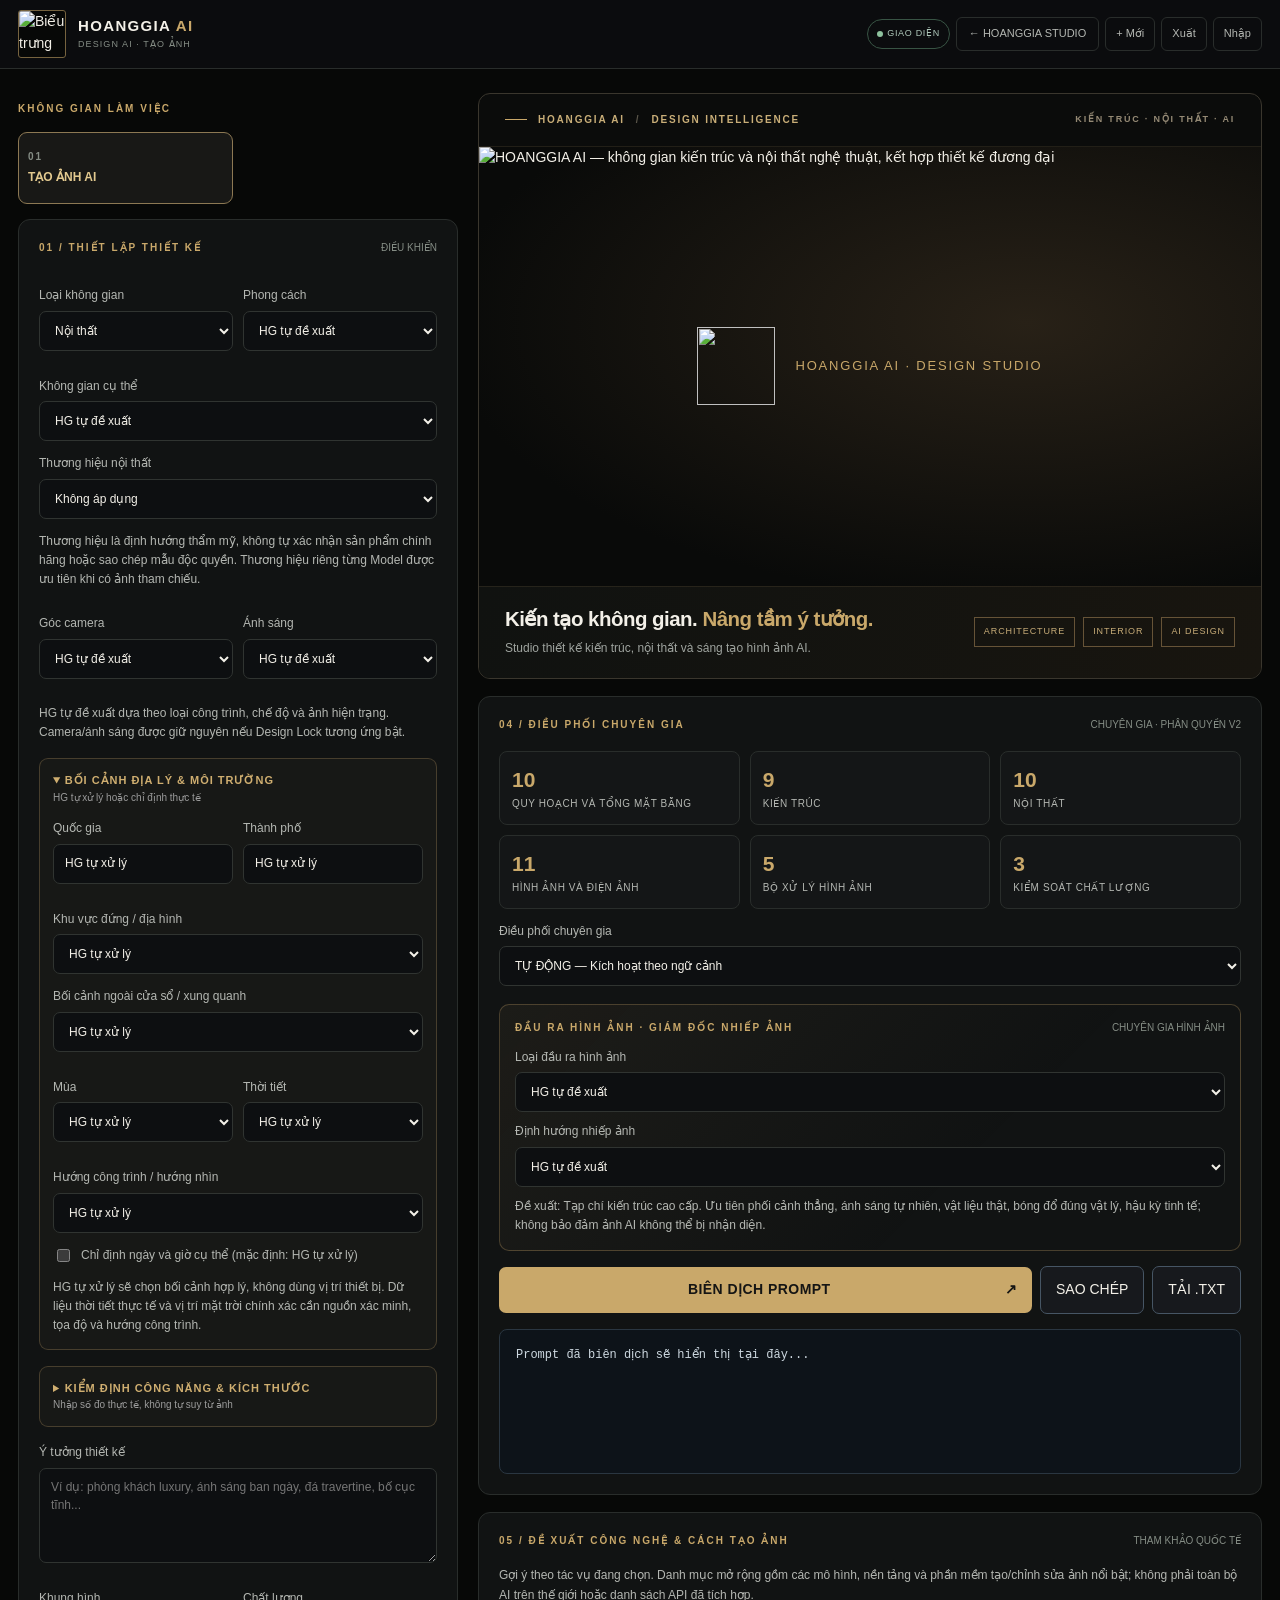
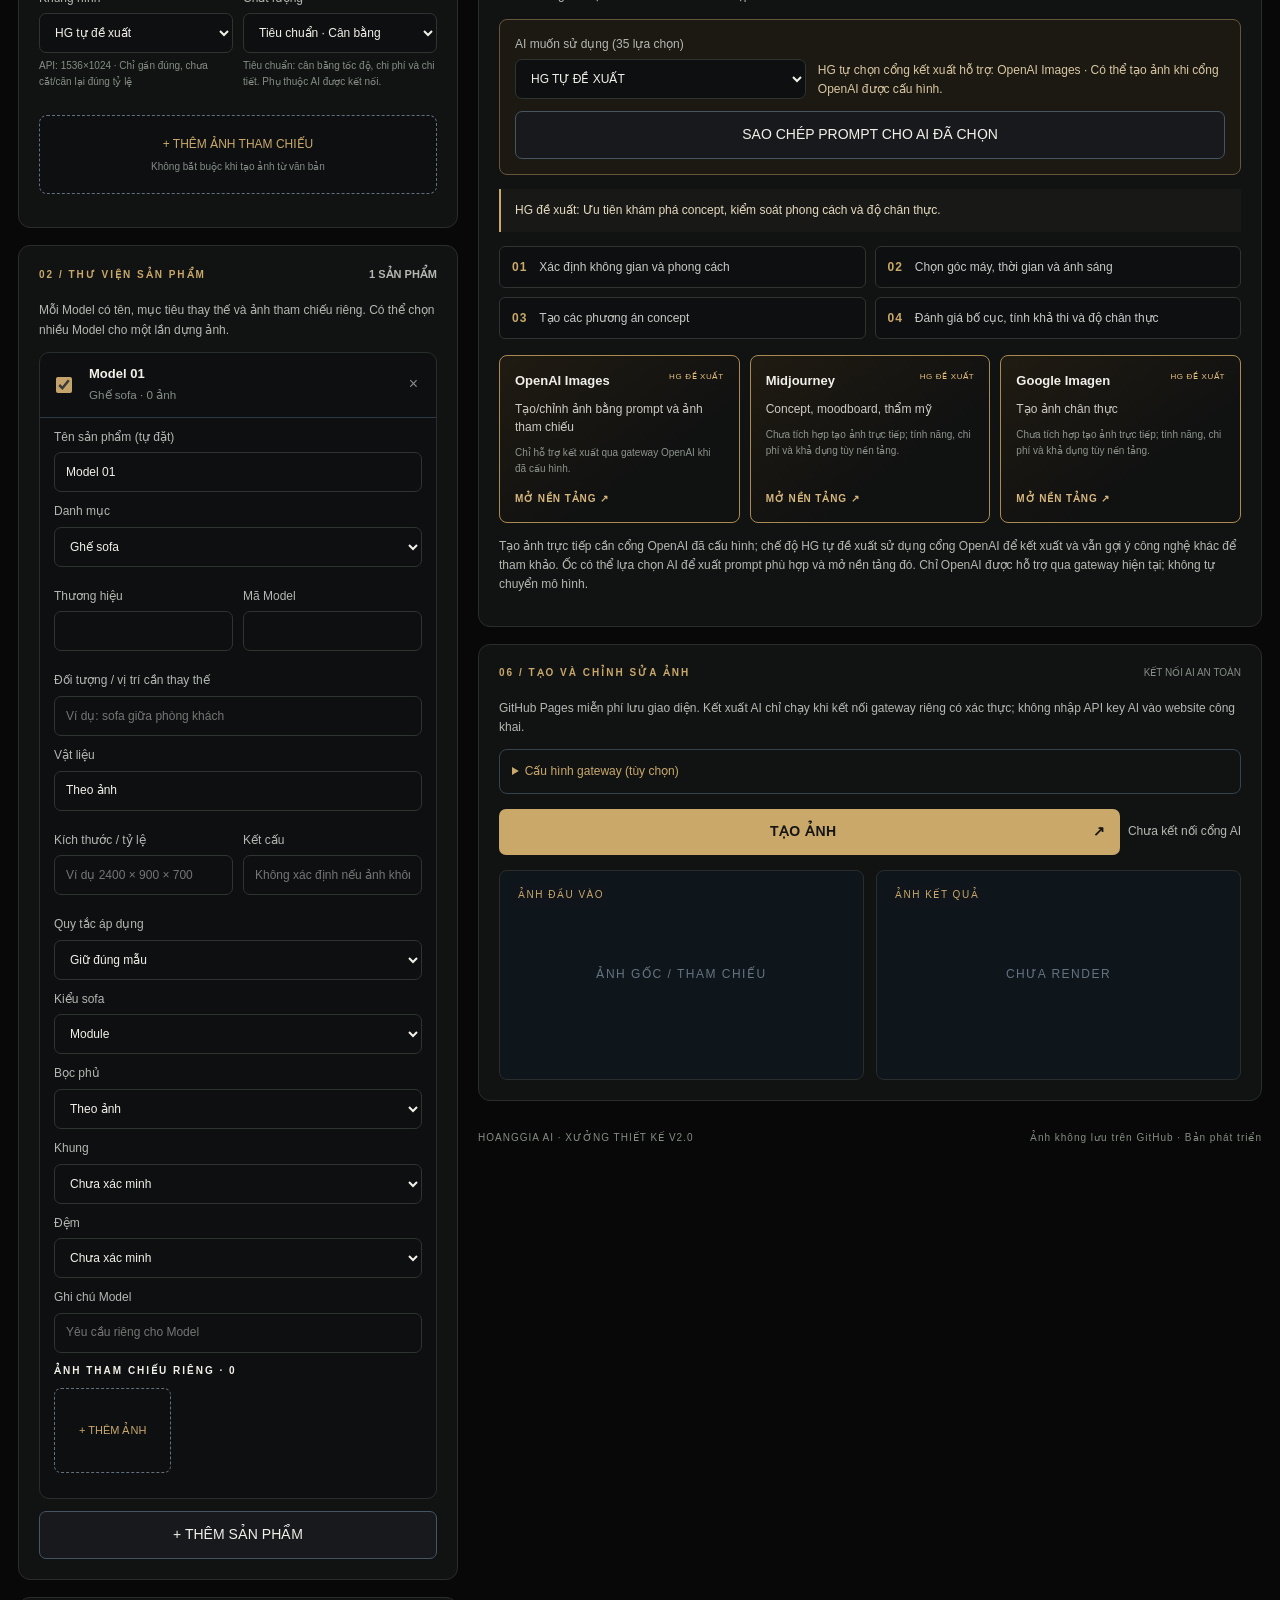
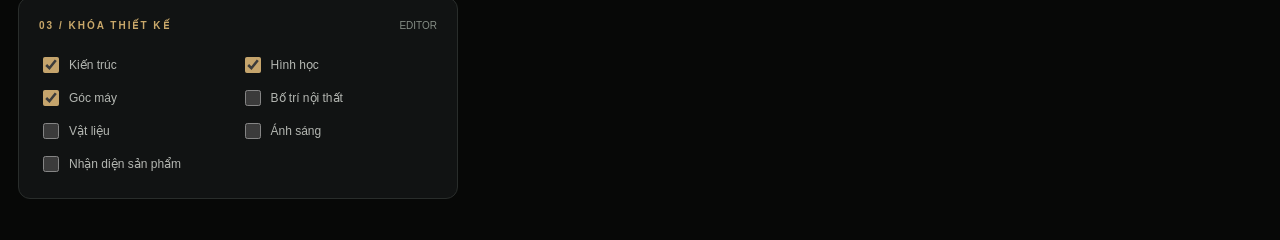
==== design-ai/index.html @ f1eed15f "feat(design): full native Design AI creator page within HOANGGIA STUDIO" ====
<!doctype html>
<html lang="vi">
<head>
<meta charset="utf-8"><meta name="viewport" content="width=device-width, initial-scale=1">
<meta name="theme-color" content="#070807"><link rel="icon" href="https://hoanggiaktsda-beep.github.io/da-studio/assets/brand-mark.svg" type="image/svg+xml"><link rel="apple-touch-icon" sizes="180x180" href="https://hoanggiaktsda-beep.github.io/da-studio/assets/apple-touch-icon.png?v=2"><meta name="apple-mobile-web-app-capable" content="yes"><meta name="apple-mobile-web-app-title" content="HOANGGIA AI"><meta name="description" content="HOANGGIA AI Design Studio — Architecture, Interior, Multi-sản phẩm References">
<title>HOANGGIA STUDIO · Design AI</title>
<link rel="stylesheet" href="./styles.css">
</head>
<body>
<header class="top">
 <div class="brand"><img class="brand-logo" src="https://hoanggiaktsda-beep.github.io/da-studio/assets/brand-mark.svg" width="48" height="48" alt="Biểu trưng HOANGGIA AI"><div><b>HOANGGIA <i>AI</i></b><small>DESIGN AI · TẠO ẢNH</small></div></div>
 <div class="right-top" role="group" aria-label="Thao tác dự án"><span class="pill" title="Giao diện website đã tải; không xác nhận trạng thái kết nối AI" aria-label="Giao diện website đã tải"><span class="dot"></span><span class="pill-label"> GIAO DIỆN</span></span><a class="quiet" href="../#creative" style="padding:8px 12px;text-decoration:none">← HOANGGIA STUDIO</a><button id="newProject" class="quiet" type="button" title="Xóa nội dung dự án hiện tại để bắt đầu thiết kế mới">+ Mới</button><button id="exportProject" class="quiet" title="Xuất cấu hình dự án JSON" aria-label="Xuất dự án">Xuất</button><label class="file-label quiet" for="importProject" title="Nhập cấu hình JSON" aria-label="Nhập JSON">Nhập</label><input id="importProject" type="file" accept=".json,application/json" hidden></div>
</header>
<div class="workspace">
 <aside class="left">
 <div class="section-label">KHÔNG GIAN LÀM VIỆC</div>
 <nav class="tabs" aria-label="Chế độ làm việc"><button id="createTab" class="selected" data-mode="create"><span>01</span> TẠO ẢNH AI</button><button id="editTab" hidden data-mode="edit"><span>02</span> CHỈNH SỬA ẢNH AI</button></nav>
 <section class="panel">
  <div class="panel-heading"><span class="eyebrow">01 / THIẾT LẬP THIẾT KẾ</span><span class="mini">ĐIỀU KHIỂN</span></div>
  <div class="grid-two"><label>Loại không gian<select id="space"><option>Nội thất</option><option>Kiến trúc</option><option>Cảnh quan</option><option>Quy hoạch đô thị</option></select></label><label>Phong cách<select id="style"></select></label></div>
  <label id="zoneLabel">Không gian cụ thể<select id="zone"></select></label><label>Thương hiệu nội thất<select id="furnitureBrand"><option value="Không áp dụng">Không áp dụng</option></select></label><label id="customBrandWrap" hidden>Tên thương hiệu khác<input id="customBrand" type="text" maxlength="100" placeholder="Nhập thương hiệu mong muốn"></label><p class="hint">Thương hiệu là định hướng thẩm mỹ, không tự xác nhận sản phẩm chính hãng hoặc sao chép mẫu độc quyền. Thương hiệu riêng từng Model được ưu tiên khi có ảnh tham chiếu.</p><div class="grid-two"><label>Góc camera<select id="camera"></select></label><label>Ánh sáng<select id="lighting"></select></label></div><p class="hint">HG tự đề xuất dựa theo loại công trình, chế độ và ảnh hiện trạng. Camera/ánh sáng được giữ nguyên nếu Design Lock tương ứng bật.</p><details class="site-context" open><summary>BỐI CẢNH ĐỊA LÝ & MÔI TRƯỜNG <small>HG tự xử lý hoặc chỉ định thực tế</small></summary>
<div class="grid-two"><label>Quốc gia<input id="country" list="countrySuggestions" value="HG tự xử lý" maxlength="90" aria-label="Quốc gia"></label><label>Thành phố<input id="city" list="citySuggestions" value="HG tự xử lý" maxlength="90" aria-label="Thành phố"></label></div>
<datalist id="countrySuggestions"><option value="HG tự xử lý"><option value="Việt Nam"><option value="Pháp"><option value="Nhật Bản"><option value="Singapore"><option value="Hoa Kỳ"><option value="Ý"><option value="Trung Quốc"><option value="UAE"><option value="Thái Lan"><option value="Hàn Quốc"></datalist>
<datalist id="citySuggestions"><option value="HG tự xử lý"><option value="Hà Nội"><option value="Đà Nẵng"><option value="TP. Hồ Chí Minh"><option value="Hải Phòng"><option value="Huế"><option value="Đà Lạt"><option value="Paris"><option value="Tokyo"><option value="Singapore"><option value="Dubai"><option value="New York"><option value="Thượng Hải"></datalist>
<label>Khu vực đứng / địa hình<select id="settingArea"></select></label>
<label id="surroundingsLabel">Bối cảnh nhìn thấy<select id="surroundings"></select></label>
<div class="grid-two"><label>Mùa<select id="season"></select></label><label>Thời tiết<select id="weather"></select></label></div>
<label>Hướng công trình / hướng nhìn<select id="orientation"><option>HG tự xử lý</option><option>Bắc</option><option>Đông Bắc</option><option>Đông</option><option>Đông Nam</option><option>Nam</option><option>Tây Nam</option><option>Tây</option><option>Tây Bắc</option><option>Giữ nguyên hướng trong ảnh</option></select></label>
<label class="context-check"><input id="specificDateTime" type="checkbox"> Chỉ định ngày và giờ cụ thể (mặc định: HG tự xử lý)</label>
<div id="dateTimeFields" hidden><div class="grid-two"><label>Ngày<input id="day" type="number" min="1" max="31" placeholder="Ngày"></label><label>Tháng<input id="month" type="number" min="1" max="12" placeholder="Tháng"></label></div><div class="grid-two"><label>Năm<input id="year" type="number" min="1900" max="2200" placeholder="Năm"></label><label>Giờ địa phương<input id="localTime" type="time"></label></div></div>
<label id="contextNotesLabel" hidden>Chi tiết khu vực / bối cảnh khác<input id="contextNotes" type="text" maxlength="240" placeholder="Ví dụ: sườn núi hướng ra biển, cây phi lao"></label>
<p class="hint">HG tự xử lý sẽ chọn bối cảnh hợp lý, không dùng vị trí thiết bị. Dữ liệu thời tiết thực tế và vị trí mặt trời chính xác cần nguồn xác minh, tọa độ và hướng công trình.</p></details><details class="site-context"><summary>KIỂM ĐỊNH CÔNG NĂNG & KÍCH THƯỚC <small>Nhập số đo thực tế, không tự suy từ ảnh</small></summary>
<div class="grid-two"><label>Rộng phòng (mm)<input id="roomWidthMm" type="number" min="1" step="any" placeholder="Chưa đo"></label><label>Sâu phòng (mm)<input id="roomDepthMm" type="number" min="1" step="any" placeholder="Chưa đo"></label></div>
<div class="grid-two"><label>Lối đi thực tế (mm)<input id="clearanceMm" type="number" min="1" step="any" placeholder="Chưa đo"></label><label>Lối đi yêu cầu (mm)<input id="requiredClearanceMm" type="number" min="1" step="any" placeholder="Theo hồ sơ dự án"></label></div>
<label>Khoảng cách tối thiểu giữa sản phẩm (mm, theo yêu cầu dự án)<input id="layoutMinimumGapMm" type="number" min="0" step="any" placeholder="Chưa xác định"></label><label>Mặt bằng sản phẩm (dữ liệu JSON, mm)<textarea id="layoutItemsJson" rows="3" spellcheck="false" placeholder='[{"id":"sofa","xMm":100,"yMm":100,"widthMm":2200,"depthMm":900}]'></textarea></label><p class="hint">Tọa độ từ góc phòng (0,0), sản phẩm hình chữ nhật song song tường. Khoảng cách biên không thay thế kiểm tra lối đi thực tế.</p><label>Vật cản cố định (cột, hộp kỹ thuật, vùng không đặt đồ; JSON, mm)<textarea id="layoutObstaclesJson" rows="3" spellcheck="false" placeholder='[{"id":"cot-1","xMm":0,"yMm":0,"widthMm":300,"depthMm":300}]'></textarea></label><label>Vùng mở cửa (bao hình chữ nhật, JSON, mm)<textarea id="layoutDoorsJson" rows="3" spellcheck="false" placeholder='[{"id":"cua-1","xMm":0,"yMm":0,"widthMm":900,"depthMm":900}]'></textarea></label><p class="hint">Nhập vùng cần để trống khi mở cửa; hệ thống chưa tự suy hướng bản lề hay cung quay.</p><label>Quy chuẩn / tiêu chí nghiệm thu của dự án<input id="projectStandard" type="text" maxlength="240" placeholder="Tên và phiên bản tài liệu đã kiểm chứng"></label>
<p class="hint">Số đo và tiêu chí do người dùng cung cấp; hệ thống đối chiếu logic, không thay thế khảo sát hiện trạng, bản vẽ kỹ thuật hoặc thẩm định quy chuẩn.</p></details><label>Ý tưởng thiết kế<textarea id="brief" rows="3" placeholder="Ví dụ: phòng khách luxury, ánh sáng ban ngày, đá travertine, bố cục tĩnh..."></textarea></label>
  <div class="grid-two"><label>Khung hình<select id="aspect"></select><small id="aspectHint">Kích thước API: 1536×1024. Một số tỷ lệ là gợi ý bố cục, không phải kích thước xuất chính xác.</small></label><label>Chất lượng<select id="quality"><option value="low">Nháp · Nhanh</option><option value="medium" selected>Tiêu chuẩn · Cân bằng</option><option value="high">Cao · Chi tiết tối đa</option></select><small id="qualityHint">Tiêu chuẩn: cân bằng chi tiết, thời gian và chi phí.</small></label></div>
  <label class="upload" for="masterInput"><span id="masterLabel">+ TẢI ẢNH GỐC / THAM CHIẾU</span><small id="masterHint">Không bắt buộc khi tạo ảnh từ văn bản</small></label><input type="file" id="masterInput" accept="image/png,image/jpeg,image/webp" hidden>
  <div class="master-preview" id="masterArea" hidden><img id="masterPreview" alt="Ảnh master"><button id="clearMaster" class="mini-btn">Gỡ ảnh</button></div>
 </section>
 <section class="panel">
  <div class="panel-heading"><span class="eyebrow">02 / THƯ VIỆN SẢN PHẨM</span><strong id="modelCount">0 SẢN PHẨM</strong></div>
  <p class="hint">Mỗi Model có tên, mục tiêu thay thế và ảnh tham chiếu riêng. Có thể chọn nhiều Model cho một lần dựng ảnh.</p>
  <div id="models" class="models"></div><button id="addModel" class="outline full">+ THÊM SẢN PHẨM</button>
 </section>
 <section class="panel">
  <div class="panel-heading"><span class="eyebrow">03 / KHÓA THIẾT KẾ</span><span class="mini">EDITOR</span></div>
  <div id="locks" class="lock-grid"></div>
 </section>
 </aside>
 <main class="right">
  <section class="hero hero-gallery" aria-labelledby="heroTitle">
 <div class="hero-gallery-head"><span class="hero-gallery-kicker"><span class="hero-kicker-line"></span> HOANGGIA AI <span class="hero-kicker-separator">/</span> DESIGN INTELLIGENCE</span><span class="hero-gallery-index">KIẾN TRÚC · NỘI THẤT · AI</span></div>
 <div class="hero-gallery-stage">
  <img class="hero-gallery-image" src="https://hoanggiaktsda-beep.github.io/da-studio/assets/hero-hoanggia-ai.webp" alt="HOANGGIA AI — không gian kiến trúc và nội thất nghệ thuật, kết hợp thiết kế đương đại" loading="eager" width="1920" height="1080">
  <div class="hero-gallery-fallback" aria-hidden="true"><img src="https://hoanggiaktsda-beep.github.io/da-studio/assets/brand-mark.svg" alt=""><span>HOANGGIA AI · DESIGN STUDIO</span></div>
 </div>
 <div class="hero-gallery-bottom"><div><h1 id="heroTitle">Kiến tạo không gian. <em>Nâng tầm ý tưởng.</em></h1><p>Studio thiết kế kiến trúc, nội thất và sáng tạo hình ảnh AI.</p></div><div class="hero-gallery-categories"><span>ARCHITECTURE</span><span>INTERIOR</span><span>AI DESIGN</span></div></div>
</section>
  <section class="panel">
   <div class="panel-heading"><span class="eyebrow">04 / ĐIỀU PHỐI CHUYÊN GIA</span><span class="mini">CHUYÊN GIA · PHÂN QUYỀN V2</span></div>
   <div class="brain-grid" id="brainGrid"></div><label>Điều phối chuyên gia<select id="expertMode"><option value="auto">TỰ ĐỘNG — Kích hoạt theo ngữ cảnh</option><option value="manual">THỦ CÔNG — Chọn nhóm chuyên gia</option></select></label>
   <div id="manualExperts" hidden></div><div class="photo-director"><div class="panel-heading"><span class="eyebrow">ĐẦU RA HÌNH ẢNH · GIÁM ĐỐC NHIẾP ẢNH</span><span class="mini">CHUYÊN GIA HÌNH ẢNH</span></div><label>Loại đầu ra hình ảnh<select id="outputType"></select></label><label>Định hướng nhiếp ảnh<select id="photoDirection"></select></label><p class="hint" id="photoAdvice" aria-live="polite">Chuyên gia nhiếp ảnh sẽ đề xuất góc máy, ống kính, ánh sáng, vật liệu và hậu kỳ chân thực.</p></div>
   <div class="actions"><button id="compile" class="primary">BIÊN DỊCH PROMPT <span>↗</span></button><button class="outline" id="copyPrompt">SAO CHÉP</button><button class="outline" id="downloadPrompt">TẢI .TXT</button></div>
   <div id="warnings" class="warnings" role="status" aria-live="polite"></div>
   <pre id="promptOutput">Prompt đã biên dịch sẽ hiển thị tại đây...</pre>
  </section>
  <section class="panel" id="imageAdvisor" aria-labelledby="advisorTitle">
   <div class="panel-heading"><span class="eyebrow" id="advisorTitle">05 / ĐỀ XUẤT CÔNG NGHỆ & CÁCH TẠO ẢNH</span><span class="mini">THAM KHẢO QUỐC TẾ</span></div>
   <p class="hint">Gợi ý theo tác vụ đang chọn. Danh mục mở rộng gồm các mô hình, nền tảng và phần mềm tạo/chỉnh sửa ảnh nổi bật; không phải toàn bộ AI trên thế giới hoặc danh sách API đã tích hợp.</p>
   <div class="advisor-picker"><label>AI muốn sử dụng (35 lựa chọn)<select id="imageAI"><option value="auto">HG TỰ ĐỀ XUẤT</option></select></label><div class="advisor-selection" id="aiSelection" role="status" aria-live="polite"></div><button class="outline" id="copyForAI" type="button">SAO CHÉP PROMPT CHO AI ĐÃ CHỌN</button></div>
   <div class="advisor-summary" id="advisorSummary" aria-live="polite"></div>
   <div class="advisor-steps" id="advisorSteps"></div>
   <div class="advisor-grid" id="advisorPlatforms"></div>
   <p class="hint advisor-note">Tạo ảnh trực tiếp cần cổng OpenAI đã cấu hình; chế độ HG tự đề xuất sử dụng cổng OpenAI để kết xuất và vẫn gợi ý công nghệ khác để tham khảo. Ốc có thể lựa chọn AI để xuất prompt phù hợp và mở nền tảng đó. Chỉ OpenAI được hỗ trợ qua gateway hiện tại; không tự chuyển mô hình.</p>
  </section>
  <section class="panel render">
   <div class="panel-heading"><span class="eyebrow">06 / TẠO VÀ CHỈNH SỬA ẢNH</span><span class="mini">KẾT NỐI AI AN TOÀN</span></div>
   <p class="hint">GitHub Pages miễn phí lưu giao diện. Kết xuất AI chỉ chạy khi kết nối gateway riêng có xác thực; không nhập API key AI vào website công khai.</p>
   <details><summary>Cấu hình gateway (tùy chọn)</summary><label>Địa chỉ cổng AI (HTTPS)<input id="gateway" type="url" placeholder="https://your-worker.workers.dev"></label><label>Mã truy cập riêng <input id="studioToken" type="password" placeholder="Token kiểm soát quyền dùng AI" autocomplete="off"></label><small>Token chỉ tồn tại trong phiên trang đang mở, không được xuất ra dự án.</small></details>
   <div class="actions"><button id="renderButton" class="primary">TẠO / CHỈNH SỬA ẢNH <span>↗</span></button><span class="hint" id="renderStatus" role="status" aria-live="polite">Chưa kết nối cổng AI</span></div>
   <div class="comparison"><div class="result-frame"><span>ẢNH ĐẦU VÀO</span><img id="inputView" alt="Ảnh đầu vào" hidden><div class="placeholder" id="inputEmpty">ẢNH GỐC / THAM CHIẾU</div></div><div class="result-frame"><span>ẢNH KẾT QUẢ</span><img id="resultView" alt="Kết quả AI" hidden><div class="placeholder" id="resultEmpty">CHƯA RENDER</div></div></div>
   <button id="downloadResult" class="outline" hidden>TẢI ẢNH KẾT QUẢ ↓</button>
  </section>
  <footer>HOANGGIA AI · XƯỞNG THIẾT KẾ V2.0 <span>Ảnh không lưu trên GitHub · Bản phát triển</span></footer>
 </main>
</div>
<script type="module" src="./app.mjs"></script>
</body></html>
---- design-ai/styles.css ----
:root{color-scheme:dark;--bg:#070807;--panel:#111313;--panel2:#17191d;--border:#292d2b;--text:#f3f0e8;--sub:#b4b7b2;--muted:#858d85;--gold:#c9a86a;font:14px/1.55 Inter,Segoe UI,Arial,sans-serif}*{box-sizing:border-box}body{margin:0;background:var(--bg);color:var(--text)}button,textarea,input,select{font:inherit}button{cursor:pointer;border:0}button:disabled{opacity:.6;cursor:wait}button:focus-visible,input:focus-visible,textarea:focus-visible,select:focus-visible{outline:2px solid var(--gold);outline-offset:2px}a{color:var(--gold)}.top{height:74px;display:flex;align-items:center;justify-content:space-between;padding:0 32px;border-bottom:1px solid var(--border);background:#0b0c0e}.brand{display:flex;gap:13px;align-items:center;letter-spacing:1px}.brand b{font-size:14px}.brand i{font-style:normal;color:var(--gold)}.brand small{display:block;color:var(--muted);letter-spacing:2.4px;font-size:10px}.mark{width:38px;height:38px;border:1px solid var(--gold);display:grid;place-items:center;font-size:18px;font-weight:800;letter-spacing:-5px;padding-right:5px}.mark span{color:var(--gold)}.right-top{display:flex;gap:12px;align-items:center}.pill{border:1px solid #385444;color:#afc9bb;padding:6px 12px;border-radius:40px;font-size:10px;letter-spacing:1.5px}.dot{width:6px;height:6px;display:inline-block;background:#8ec29e;border-radius:50%;margin-right:6px}.quiet{background:transparent;border:1px solid var(--border);color:var(--sub);font-size:12px;padding:8px 10px;border-radius:6px;text-decoration:none;cursor:pointer}.workspace{max-width:1800px;margin:auto;display:grid;grid-template-columns:440px minmax(0,1fr);gap:20px;padding:24px}.left,.right{min-width:0}.section-label,.eyebrow{font-size:10px;letter-spacing:2px;font-weight:750}.section-label{color:var(--gold);padding:8px 0 15px}.gold{color:var(--gold)}.tabs{display:grid;grid-template-columns:1fr 1fr;gap:10px;margin-bottom:15px}.tabs button{background:#0d0f11;color:var(--sub);padding:16px 9px;border-radius:9px;text-align:left;font-weight:700;font-size:12px;border:1px solid var(--border)}.tabs button span{display:block;color:var(--muted);font-size:10px;letter-spacing:2px;margin-bottom:4px}.tabs button.selected{background:#191917;color:#e7c894;border-color:#ab8855}.panel{background:var(--panel);border:1px solid var(--border);border-radius:12px;padding:20px;margin-bottom:17px;box-shadow:0 8px 30px #00000013}.panel-heading{display:flex;align-items:center;justify-content:space-between;gap:10px;margin-bottom:18px}.panel-heading .eyebrow{color:var(--gold)}.panel-heading strong{font-size:11px;color:var(--sub)}.mini{font-size:10px;color:var(--muted)}label{display:block;color:var(--sub);font-size:12px;margin:13px 0}label>input:not([type=checkbox]):not([type=file]),select,textarea{display:block;margin-top:6px;width:100%;min-height:40px;background:#0d0f11;color:var(--text);border:1px solid #34424d;padding:9px 11px;border-radius:7px}textarea{resize:vertical;min-height:95px}.grid-two{display:grid;grid-template-columns:1fr 1fr;gap:10px}.hint{color:var(--sub);font-size:12px;line-height:1.6}.upload{border:1px dashed #617080;border-radius:8px;text-align:center;padding:19px 10px;cursor:pointer;font-size:12px;color:var(--gold);background:#0d0f11}.upload small{display:block;color:var(--muted);margin-top:5px}.master-preview{margin-top:12px;display:grid;gap:8px}.master-preview img{width:100%;max-height:260px;object-fit:contain;background:#0c1116;border-radius:6px}.mini-btn{background:#313c48;color:var(--text);border-radius:5px;padding:7px 9px}.models{display:grid;gap:10px}.model-card{border:1px solid #34424f;border-radius:10px;background:#0d0f11;overflow:hidden}.model-header{display:flex;gap:8px;align-items:center;padding:10px 12px}.model-header .expand{flex:1;min-width:0;background:transparent;color:var(--text);text-align:left}.model-header .expand strong{display:block;font-size:13px;overflow:hidden;text-overflow:ellipsis;white-space:nowrap}.model-header .expand small{color:var(--muted)}.model-header .remove{background:transparent;color:var(--muted);font-size:16px}.model-body{padding:0 14px 15px;border-top:1px solid #2c3945}.model-body[hidden]{display:none}.model-body label{margin:10px 0}.toggle{accent-color:#c5a46c;width:16px;height:16px;cursor:pointer}.ref-grid{display:grid;grid-template-columns:repeat(3,1fr);gap:8px}.reference{position:relative;background:#202b36;min-height:85px;border-radius:7px;overflow:hidden;border:1px solid #394856}.reference img{height:85px;width:100%;object-fit:cover;display:block}.reference .delete-ref{position:absolute;right:3px;top:3px;background:#15191edb;color:white;padding:0 6px;border-radius:4px}.reference small{display:block;padding:4px;overflow:hidden;white-space:nowrap;text-overflow:ellipsis;font-size:10px}.add-ref{display:grid;place-items:center;text-align:center;color:var(--gold);border:1px dashed #62717e;border-radius:7px;min-height:85px;cursor:pointer;font-size:11px}.lock-grid{display:grid;grid-template-columns:1fr 1fr;gap:5px}.lock-grid label{margin:3px 0;font-size:12px;display:flex;align-items:center;gap:7px}.primary{background:var(--gold);color:#151514;font-weight:800;letter-spacing:.45px;padding:12px 15px;border-radius:7px}.primary span{float:right}.outline{background:#17191d;color:var(--text);border:1px solid #465564;border-radius:7px;padding:12px 15px}.full{width:100%;margin-top:12px}.hero{background:radial-gradient(circle at 77% 20%,#26231d,transparent 42%),linear-gradient(115deg,#111313,#0b0c0e);border:1px solid #292d2b;border-radius:12px;padding:36px;display:flex;justify-content:space-between;min-height:210px;overflow:hidden;margin-bottom:17px}.hero h1{font-size:clamp(24px,3vw,43px);line-height:1.2;font-weight:500;margin:15px 0}.hero h1 em{font-style:normal;color:var(--gold)}.hero p{color:var(--sub);max-width:500px}.hero-outline{display:flex;letter-spacing:-18px;align-self:center;font-family:Georgia,serif;font-size:145px;color:#d0ae7c12}.brain-grid{display:grid;grid-template-columns:repeat(3,1fr);gap:10px}.brain{background:#141617;border:1px solid #354450;border-radius:8px;padding:12px}.brain b{display:block;color:var(--gold);font-size:21px}.brain small{display:block;color:var(--sub);text-transform:uppercase;font-size:10px;letter-spacing:.6px}.actions{display:flex;gap:8px;align-items:center;flex-wrap:wrap;margin:15px 0}.actions .primary{flex:1;min-width:180px}.warnings{font-size:12px;color:#e0c18a}.warnings:empty{display:none}.warnings p{margin:5px 0}pre{margin:14px 0 0;overflow:auto;white-space:pre-wrap;word-break:break-word;min-height:145px;max-height:430px;padding:16px;background:#0d1319;border:1px solid #2a3641;border-radius:8px;color:#cdd8e0;font:12px/1.65 Consolas,Monaco,monospace}details{border:1px solid #35434f;border-radius:8px;padding:12px;margin:12px 0}summary{cursor:pointer;color:var(--gold);font-size:12px}details small{color:var(--muted)}.comparison{display:grid;grid-template-columns:1fr 1fr;gap:12px}.result-frame{background:#0e151b;border:1px solid var(--border);border-radius:8px;position:relative;min-height:210px;overflow:hidden;display:grid;place-items:center}.result-frame>span{position:absolute;top:12px;left:12px;color:var(--gold);font-size:10px;letter-spacing:1.5px;background:#10161ccf;padding:4px 6px}.result-frame img{display:block;width:100%;height:100%;max-height:420px;object-fit:contain}.result-frame img[hidden]{display:none}.placeholder{color:#647481;font-size:12px;letter-spacing:1.5px}footer{display:flex;justify-content:space-between;gap:10px;padding:12px 0;color:var(--muted);font-size:10px;letter-spacing:1px}@media(max-width:1050px){.workspace{grid-template-columns:1fr}.left{display:contents}.section-label,.tabs{grid-column:1}.hero{order:-1}}@media(max-width:650px){.workspace{display:block;padding:12px}.top{height:auto;min-height:66px;padding:12px;flex-wrap:wrap;gap:10px}.right-top{flex-wrap:wrap}.hero{padding:20px;min-height:170px}.hero-outline{display:none}.brain-grid{grid-template-columns:repeat(2,1fr)}.grid-two{grid-template-columns:1fr}.comparison{grid-template-columns:1fr}.lock-grid{grid-template-columns:1fr}footer{display:block}footer span{display:block}}
[hidden]{display:none!important}
label small{font-size:10px;color:var(--muted);display:block;margin-top:5px}

/* Đồng bộ nhận diện HOANGGIA AI Studio */
.brand-logo{width:43px;height:43px;object-fit:contain;border:1px solid #76633f;border-radius:3px;background:#070807;flex:none}
.top{border-bottom-color:#292d2b}
.brand b{letter-spacing:.13em;font-weight:650}
.brand small{letter-spacing:.16em}
.panel,.hero{box-shadow:none}
.panel-heading .eyebrow,.section-label,.gold{color:#c9a86a}
.tabs button.selected{background:#181816;border-color:#8c7853;color:#e2c98f}
.primary{background:#c9a86a}
.hero h1{letter-spacing:-.045em;font-weight:600}
.hero h1 em{color:#c9a86a}
.hero-outline{font-family:Georgia,serif;color:#c9a86a1c}
label>input:not([type=checkbox]):not([type=file]),select,textarea{border-color:#303431;background:#0d0f11}
.model-card,.brain,.reference,.result-frame{border-color:#292d2b}
button:hover,.quiet:hover{filter:brightness(1.13)}

/* Header logo: lock dimensions and prevent SVG intrinsic size from stretching header. */
.top{min-height:76px;height:auto;padding-top:10px;padding-bottom:10px;gap:16px}
.top .brand{display:inline-flex;align-items:center;gap:12px;min-width:0;flex:0 1 auto;letter-spacing:normal}
.top .brand-logo{display:block!important;width:48px!important;height:48px!important;min-width:48px;max-width:48px;max-height:48px;flex:0 0 48px;object-fit:contain;aspect-ratio:1/1;border:1px solid #76633f;border-radius:3px}
.top .brand>div{display:flex;flex-direction:column;justify-content:center;gap:3px;min-width:0}
.top .brand b{font-size:15px;line-height:1.2;letter-spacing:.09em;white-space:nowrap}
.top .brand small{font-size:9px;line-height:1.4;letter-spacing:.12em;white-space:nowrap}
@media(max-width:650px){.top{align-items:flex-start}.top .brand-logo{width:40px!important;height:40px!important;min-width:40px;max-width:40px;max-height:40px;flex-basis:40px}.top .brand b{font-size:13px}.top .brand small{font-size:8px}.right-top{margin-left:auto}}

/* V1.7 — Editorial hero art direction: balanced typography, geometry and whitespace. */
.hero{position:relative;display:grid;grid-template-columns:minmax(0,1.35fr) minmax(245px,.65fr);gap:0;min-height:340px;padding:0!important;overflow:hidden;background:radial-gradient(ellipse at 75% 35%,#211e18 0%,#111210 43%,#0b0d0d 80%);border:1px solid #39362f;border-radius:12px}
.hero::before{content:"";position:absolute;inset:0;pointer-events:none;opacity:.18;background:repeating-linear-gradient(90deg,transparent 0,transparent 119px,#7c6b4b20 120px)}
.hero-copy{z-index:1;display:flex;flex-direction:column;min-width:0;padding:26px 38px 21px}
.hero-kicker{display:flex;align-items:center;gap:11px;color:#cbb485;font-size:10px;font-weight:700;letter-spacing:.19em;white-space:nowrap}
.hero-kicker-line{width:22px;height:1px;background:#c9a86a}
.hero-kicker-separator{color:#5b574b}
.hero-content{margin:auto 0;padding:24px 0 26px}
.hero-overline{display:block;color:#b4afa4;font-size:10px;letter-spacing:.18em;font-weight:600}
.hero h1{font-size:clamp(34px,3.15vw,56px);line-height:1.13;letter-spacing:-.055em;margin:15px 0 17px;font-weight:620}
.hero h1 em{color:#c9a86a;font-style:normal}
.hero p{max-width:490px;color:#b9bbb7;font-size:13px;line-height:1.8;margin:0}
.hero-tags{display:flex;flex-wrap:wrap;gap:8px;margin-top:21px}
.hero-tags span{font-size:9px;font-weight:700;letter-spacing:.12em;color:#c8b58e;border:1px solid #574b36;border-radius:3px;padding:5px 9px;background:#bba16b0a}
.hero-footer{display:flex;justify-content:space-between;gap:10px;padding-top:12px;border-top:1px solid #4942356b;color:#8d8779;font-size:9px;letter-spacing:.13em}
.hero-art{position:relative;display:flex;align-items:center;justify-content:center;min-width:0;padding:30px;background:linear-gradient(125deg,transparent,#1d1a15a6)}
.hero-art::before{content:"";position:absolute;top:11%;bottom:11%;left:0;width:1px;background:linear-gradient(transparent,#796b50,transparent)}
.hero-art-frame{position:relative;width:min(100%,265px);aspect-ratio:1/1;border:1px solid #66553a88;display:flex;align-items:center;justify-content:center;background:radial-gradient(circle,#352a1b3b,transparent 70%)}
.hero-art-frame::before,.hero-art-frame::after{content:"";position:absolute;width:17px;height:17px;border-color:#c6a56a}
.hero-art-frame::before{top:-1px;left:-1px;border-top:2px solid;border-left:2px solid}
.hero-art-frame::after{bottom:-1px;right:-1px;border-bottom:2px solid;border-right:2px solid}
.hero-art-h,.hero-art-g{font-family:Georgia,'Times New Roman',serif;font-weight:400;line-height:1;font-size:clamp(90px,10vw,165px);letter-spacing:-.12em}
.hero-art-h{color:#c9a86a4d}.hero-art-g{color:#d9c6a36e;transform:translate(-7px,20px)}
.hero-art-rule{position:absolute;width:42%;height:1px;left:12%;bottom:17%;background:#a28a5b}
.hero-art-caption{position:absolute;bottom:11%;right:12%;font-size:8px;letter-spacing:.2em;line-height:1.6;text-align:right;color:#aa9674}
@media(max-width:1250px){.hero{grid-template-columns:minmax(0,1.6fr) minmax(190px,.65fr)}.hero-copy{padding:23px 26px 18px}.hero-art{padding:24px}.hero h1{font-size:clamp(31px,3.2vw,46px)}}
@media(max-width:800px){.hero{grid-template-columns:1fr;min-height:0}.hero-copy{padding:26px}.hero-content{padding:30px 0}.hero-art{display:none}.hero h1{font-size:clamp(32px,6vw,44px)}}
@media(max-width:450px){.hero-copy{padding:20px}.hero-kicker{font-size:8px;gap:7px;letter-spacing:.11em}.hero-kicker-line{width:14px}.hero-overline{font-size:9px}.hero h1{font-size:32px}.hero p{font-size:12px}.hero-footer{font-size:8px}}

/* Image technology advisor */
.advisor-summary{border-left:2px solid #c9a86a;background:#c9a86a0a;padding:12px 14px;font-size:12px;color:#e5d9c0;line-height:1.6;margin:14px 0}
.advisor-steps{display:grid;grid-template-columns:repeat(2,minmax(0,1fr));gap:9px;margin-bottom:16px}
.advisor-step{display:flex;gap:12px;align-items:flex-start;padding:11px 12px;border:1px solid #30332f;border-radius:6px;background:#0d0f10;color:#c7c9c5;font-size:12px;line-height:1.5}
.advisor-step b{color:#c9a86a;font-size:12px;letter-spacing:.08em}
.advisor-grid{display:grid;grid-template-columns:repeat(3,minmax(0,1fr));gap:10px}
.advisor-platform{display:flex;flex-direction:column;gap:9px;padding:15px;border:1px solid #343631;border-radius:8px;background:#0e1010;min-width:0}
.advisor-platform.recommended{border-color:#aa8a50;background:linear-gradient(145deg,#201b12,#101111 65%)}
.advisor-title{display:flex;justify-content:space-between;align-items:flex-start;gap:7px}
.advisor-title strong{font-size:13px;color:#f0eee8}
.advisor-title small{font-size:8px;color:#e6c17d;letter-spacing:.08em;white-space:nowrap}
.advisor-platform p{font-size:12px;line-height:1.5;color:#cccac3;margin:0}
.advisor-platform>small{font-size:10px;line-height:1.55;color:#8d948e;flex:1}
.advisor-link{color:#d6b77e;text-decoration:none;font-size:10px;letter-spacing:.09em;font-weight:700;margin-top:6px}
.advisor-link:hover{text-decoration:underline}
.advisor-note{margin-top:14px}
@media(max-width:1050px){.advisor-grid{grid-template-columns:repeat(2,minmax(0,1fr))}}
@media(max-width:650px){.advisor-grid,.advisor-steps{grid-template-columns:1fr}}

.advisor-picker{display:grid;grid-template-columns:minmax(220px,1fr) minmax(230px,1.4fr);gap:12px;align-items:end;padding:15px;border:1px solid #66553a;border-radius:8px;background:#1c1913;margin:14px 0}
.advisor-picker label{margin:0}.advisor-picker select{width:100%}
.advisor-selection{font-size:12px;line-height:1.6;color:#d9c7a2}
.advisor-picker button{grid-column:1/-1}
@media(max-width:650px){.advisor-picker{grid-template-columns:1fr}}

/* Approved artwork: contained, no crop of brand text; fallback keeps previous logo. */
.hero-art-frame{aspect-ratio:16/9;width:100%;max-width:540px;overflow:hidden}
.hero-visual{position:absolute;inset:0;width:100%;height:100%;object-fit:contain;z-index:2;background:#10100e}
.hero-visual[hidden]{display:none}
.hero-art:has(.hero-visual:not([hidden])) .hero-art-frame{border-color:#9e8458}
@media(max-width:800px){.hero-art{display:flex;padding:12px 24px 24px}.hero-art::before{display:none}.hero-art-frame{max-width:100%}}

/* V2.0 — full editorial architectural hero, one visual hierarchy */
.hero.hero-gallery{display:flex;flex-direction:column;gap:0;min-height:0;padding:0!important;background:#0b0c0b;border:1px solid #3a362d;border-radius:12px;overflow:hidden;isolation:isolate}
.hero-gallery::before{display:none!important}
.hero-gallery-head{display:flex;justify-content:space-between;align-items:center;gap:18px;padding:18px 26px;border-bottom:1px solid #51463255;color:#c9ae78;font-size:10px;font-weight:700;letter-spacing:.18em}
.hero-gallery-kicker{display:inline-flex;align-items:center;gap:11px}
.hero-gallery-index{font-size:9px;color:#958a75;white-space:nowrap}
.hero-gallery-stage{position:relative;display:grid;place-items:center;overflow:hidden;min-height:0;background:radial-gradient(ellipse at 70% 40%,#282117,#090a09 75%)}
.hero-gallery-image{display:block;position:relative;z-index:1;width:100%;height:auto;max-height:560px;object-fit:contain;object-position:center}
.hero-gallery-fallback{position:absolute;inset:0;display:flex;align-items:center;justify-content:center;gap:20px;color:#c9a86a;letter-spacing:.14em;font-size:13px}
.hero-gallery-fallback img{width:78px;height:78px;object-fit:contain}
.hero-gallery-bottom{display:flex;align-items:center;justify-content:space-between;gap:20px;padding:19px 26px 21px;border-top:1px solid #51463255;background:linear-gradient(100deg,#101210,#18150f)}
.hero-gallery-bottom h1{font-size:clamp(17px,1.6vw,25px);line-height:1.3;letter-spacing:-.025em;margin:0 0 6px;font-weight:600}
.hero-gallery-bottom h1 em{color:#c9a86a}
.hero-gallery-bottom p{font-size:12px;line-height:1.5;margin:0;color:#9fa49f;max-width:none}
.hero-gallery-categories{display:flex;gap:8px;flex-wrap:wrap;justify-content:flex-end}
.hero-gallery-categories span{padding:7px 9px;border:1px solid #665337;color:#c6ab77;font-size:9px;letter-spacing:.1em;white-space:nowrap}
@media(max-width:900px){.hero-gallery-head{padding:14px 18px}.hero-gallery-bottom{padding:17px 18px}.hero-gallery-index{display:none}}
@media(max-width:650px){.hero-gallery-head{font-size:8px;letter-spacing:.1em}.hero-gallery-stage{min-height:180px}.hero-gallery-bottom{display:block}.hero-gallery-bottom h1{font-size:20px}.hero-gallery-categories{justify-content:flex-start;margin-top:15px}.hero-gallery-categories span{font-size:8px}.hero-gallery-fallback{font-size:10px}.hero-gallery-fallback img{width:45px;height:45px}}

/* V2.1: responsive cross-device layout, touch targets and safe areas */
html{min-width:0;-webkit-text-size-adjust:100%;text-size-adjust:100%}
body{min-width:0;overflow-x:clip}
img,video,canvas,svg{max-width:100%}
.workspace,.left,.right,.panel,.grid-two>*,.comparison>*,.brain-grid>*,.advisor-grid>*,.advisor-steps>*,.advisor-picker>*{min-width:0}
pre,textarea,.model-card,.advisor-platform{overflow-wrap:anywhere}
.top{padding-left:max(18px,env(safe-area-inset-left));padding-right:max(18px,env(safe-area-inset-right))}
.workspace{padding-left:max(18px,env(safe-area-inset-left));padding-right:max(18px,env(safe-area-inset-right));grid-template-columns:minmax(320px,440px) minmax(0,1fr)}
.right-top{min-width:0;justify-content:flex-end}
.right-top .quiet,.tabs button,.outline,.primary,.mini-btn{min-height:44px}
input,select,textarea{max-width:100%}
.hero-gallery-image{height:auto;object-fit:contain}
@media (pointer:coarse){button,select,input[type="file"]+label,.file-label,.add-ref,.upload,summary{touch-action:manipulation}button,.quiet,.file-label,select,.tabs button{min-height:44px}.reference .delete-ref{min-width:36px;min-height:36px}}
@media (max-width:1200px){
 .workspace{grid-template-columns:minmax(280px,360px) minmax(0,1fr);gap:14px;padding:16px}
 .panel{padding:16px}
 .advisor-grid{grid-template-columns:repeat(2,minmax(0,1fr))}
 .advisor-picker{grid-template-columns:1fr}
}
@media (max-width:1024px){
 .workspace{display:flex;flex-direction:column;gap:0;max-width:900px;margin:0 auto}
 .left{display:contents}
 .right{display:contents}
 .section-label{order:1}
 .tabs{order:2}
 .left>.panel{order:3}
 .right>.hero{order:0;margin-bottom:18px}
 .right>.panel{order:4}
 .right>footer{order:5}
 .top{gap:12px}
 .brain-grid{grid-template-columns:repeat(3,minmax(0,1fr))}
 .advisor-picker{grid-template-columns:minmax(0,1fr) minmax(0,1fr)}
}
@media (max-width:700px){
 .workspace{padding:12px}
 .top{padding:10px 12px;align-items:center}
 .right-top{width:100%;justify-content:flex-start;gap:8px}
 .pill{margin-right:auto}
 .right-top .quiet{flex:1;text-align:center;white-space:nowrap}
 .panel{padding:14px;border-radius:9px}
 .grid-two,.comparison,.advisor-grid,.advisor-steps,.advisor-picker{grid-template-columns:minmax(0,1fr)}
 .brain-grid{grid-template-columns:repeat(2,minmax(0,1fr))}
 .hero-gallery-head{padding:12px}
 .hero-gallery-bottom{padding:14px}
 .hero-gallery-kicker{letter-spacing:.06em;white-space:normal}
 .hero-gallery-stage{min-height:0}
 .hero-gallery-image{max-height:none}
 .actions{display:grid;grid-template-columns:minmax(0,1fr) minmax(0,1fr)}
 .actions .primary{grid-column:1/-1;min-width:0}
 .ref-grid{grid-template-columns:repeat(3,minmax(0,1fr))}
 .model-header{flex-wrap:wrap}
 .model-body{padding:0 10px 12px}
}
@media (max-width:380px){
 .tabs{gap:6px}
 .tabs button{font-size:11px;padding:10px 7px}
 .brain-grid,.ref-grid{grid-template-columns:repeat(2,minmax(0,1fr))}
 .brand small{font-size:7px!important}
 .pill{font-size:9px;letter-spacing:.04em}
}
@media (min-width:1600px){.workspace{max-width:1920px;grid-template-columns:460px minmax(0,1fr);gap:24px}.hero-gallery-image{max-height:640px}}
@media (prefers-reduced-motion:reduce){*,*::before,*::after{scroll-behavior:auto!important;animation-duration:.01ms!important;transition-duration:.01ms!important}}

/* Compact project toolbar: balanced across laptop, tablet and narrow phones. */
.top{min-height:64px;height:auto;gap:12px}
.brand{min-width:0;flex:0 1 auto}
.right-top{display:flex;flex:0 0 auto;align-items:center;gap:6px;min-width:0;max-width:100%;width:auto;flex-wrap:nowrap}
.right-top .pill{display:inline-flex;align-items:center;justify-content:center;gap:4px;min-height:30px;margin:0;padding:5px 9px;border-radius:18px;font-size:9px;letter-spacing:.075em;white-space:nowrap}
.right-top .dot{flex:0 0 6px;margin:0}
.right-top .quiet,.right-top .file-label{display:inline-flex;align-items:center;justify-content:center;min-height:34px;height:34px;padding:6px 10px;margin:0;flex:0 0 auto;border-radius:6px;font-size:11px;line-height:1.2;white-space:nowrap}
@media(pointer:coarse){.right-top .quiet,.right-top .file-label{min-height:44px;height:44px;padding:8px 11px}.right-top .pill{min-height:36px}}
@media(max-width:700px){.top{padding:10px 12px;flex-wrap:wrap}.right-top{width:auto;max-width:100%;margin-left:auto;justify-content:flex-end;gap:5px}.right-top .quiet,.right-top .file-label{flex:0 0 auto;padding-inline:8px}.right-top .pill{margin:0}.brand-logo{width:36px;height:36px}.brand small{letter-spacing:.1em}}
@media(max-width:520px){.top{gap:8px}.right-top{width:100%;justify-content:flex-end}.right-top .pill{margin-right:auto}.right-top .quiet,.right-top .file-label{flex:0 0 auto}}
@media(max-width:350px){.right-top{gap:4px}.right-top .pill-label{display:none}.right-top .pill{padding-inline:9px}.right-top .quiet,.right-top .file-label{font-size:10px;padding-inline:7px}}

.photo-director{margin:18px 0 14px;padding:15px;border:1px solid rgba(197,163,104,.3);border-radius:10px;background:linear-gradient(135deg,rgba(197,163,104,.065),transparent 65%)}
.photo-director .panel-heading{margin-bottom:12px}.photo-director label{display:block;margin:10px 0}.photo-director select{width:100%;max-width:100%}.photo-director .hint{margin:10px 0 0;line-height:1.6}
@media(max-width:700px){.photo-director{padding:12px;margin:12px 0}}

.site-context{margin:16px 0;padding:13px;border:1px solid rgba(197,163,104,.28);border-radius:9px;background:rgba(197,163,104,.035)}.site-context summary{cursor:pointer;color:#cfae70;font-size:11px;font-weight:700;letter-spacing:.09em;line-height:1.6}.site-context summary small{display:block;font-size:10px;font-weight:400;letter-spacing:0;color:#9b9b9b}.site-context label{display:block;margin-top:13px}.site-context .grid-two{margin-top:0}.site-context input:not([type=checkbox]),.site-context select{width:100%;min-width:0}.site-context .context-check{display:flex;gap:8px;align-items:center;line-height:1.4}.site-context .context-check input{width:auto;flex:none}.site-context .hint{margin:12px 0 0;line-height:1.6}@media(max-width:700px){.site-context{padding:12px}.site-context .grid-two{grid-template-columns:minmax(0,1fr)}}

/* Design AI embedded view: keep full creator controls, hide standalone chrome. */
html.embed-create .top{display:none}
html.embed-create .workspace{padding-top:0}
html.embed-create .tabs{display:none}
html.embed-create footer{display:none}
html.embed-create body{margin:0}
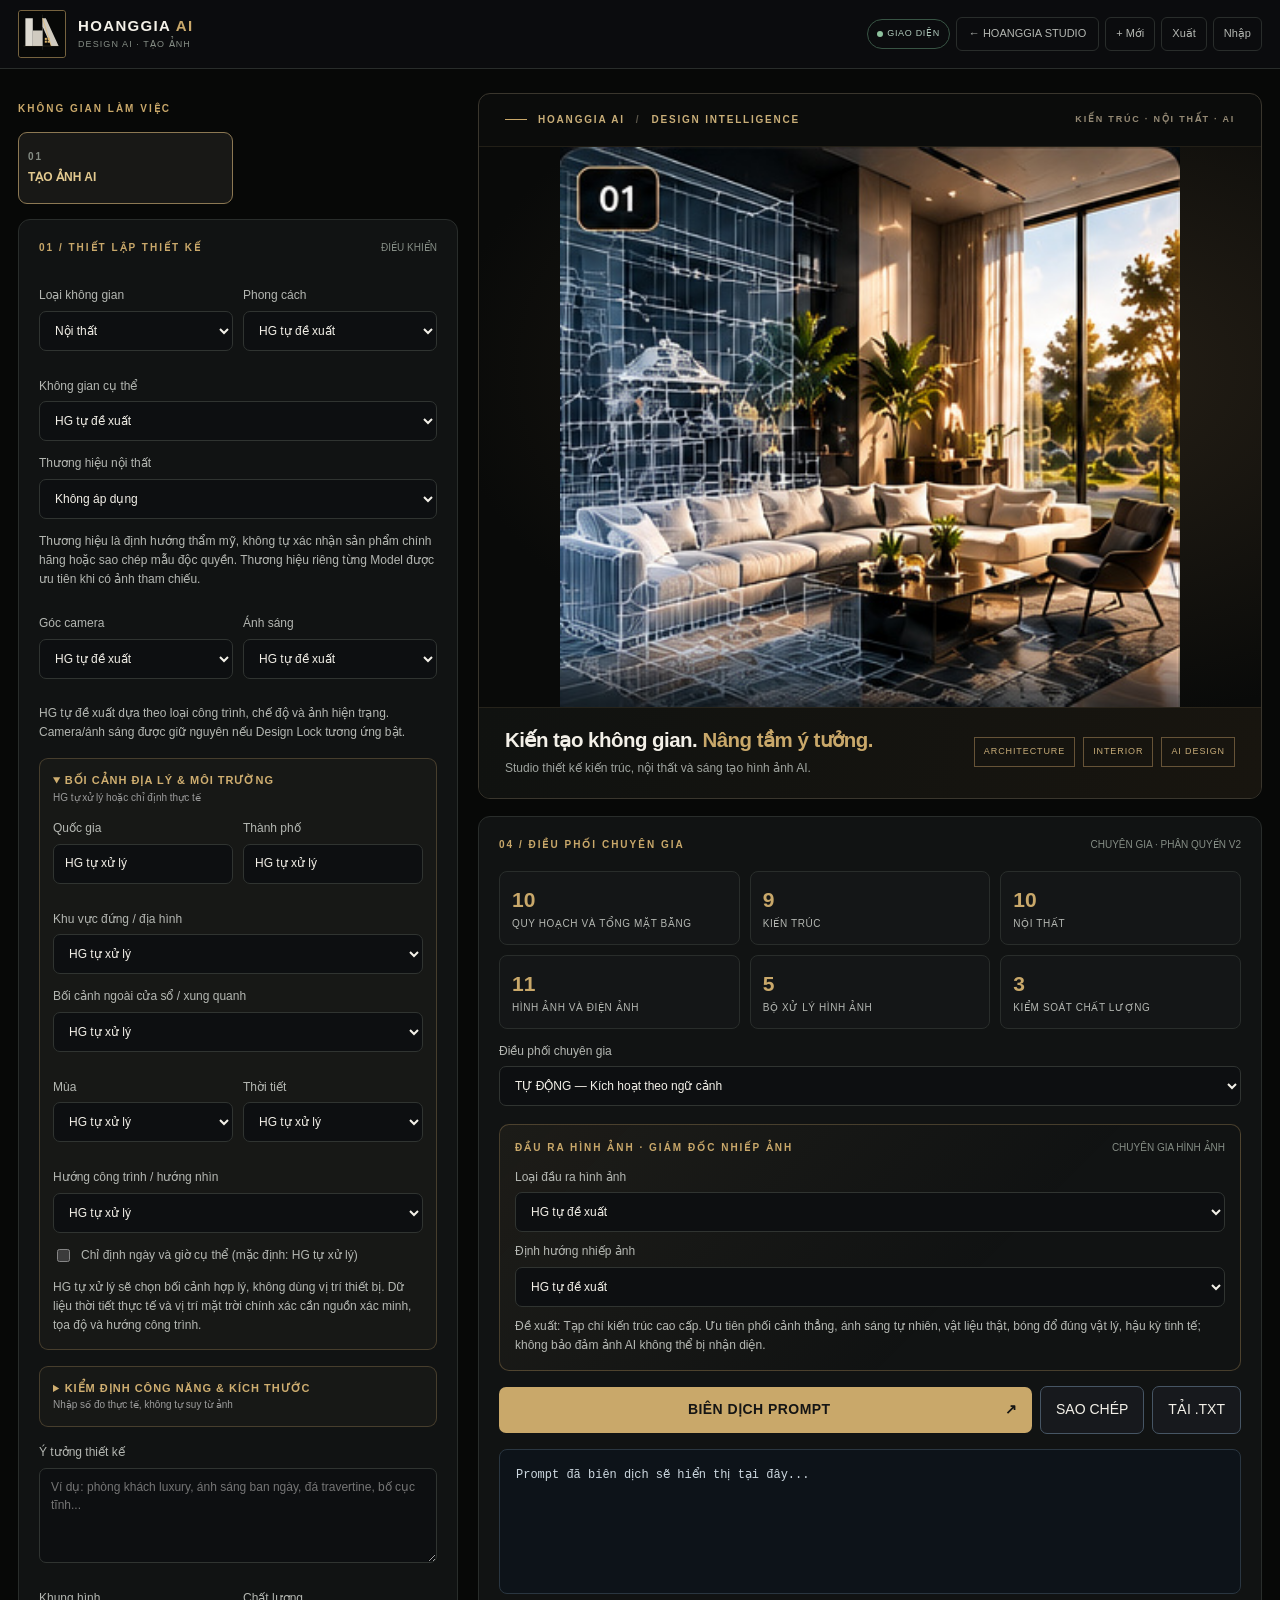
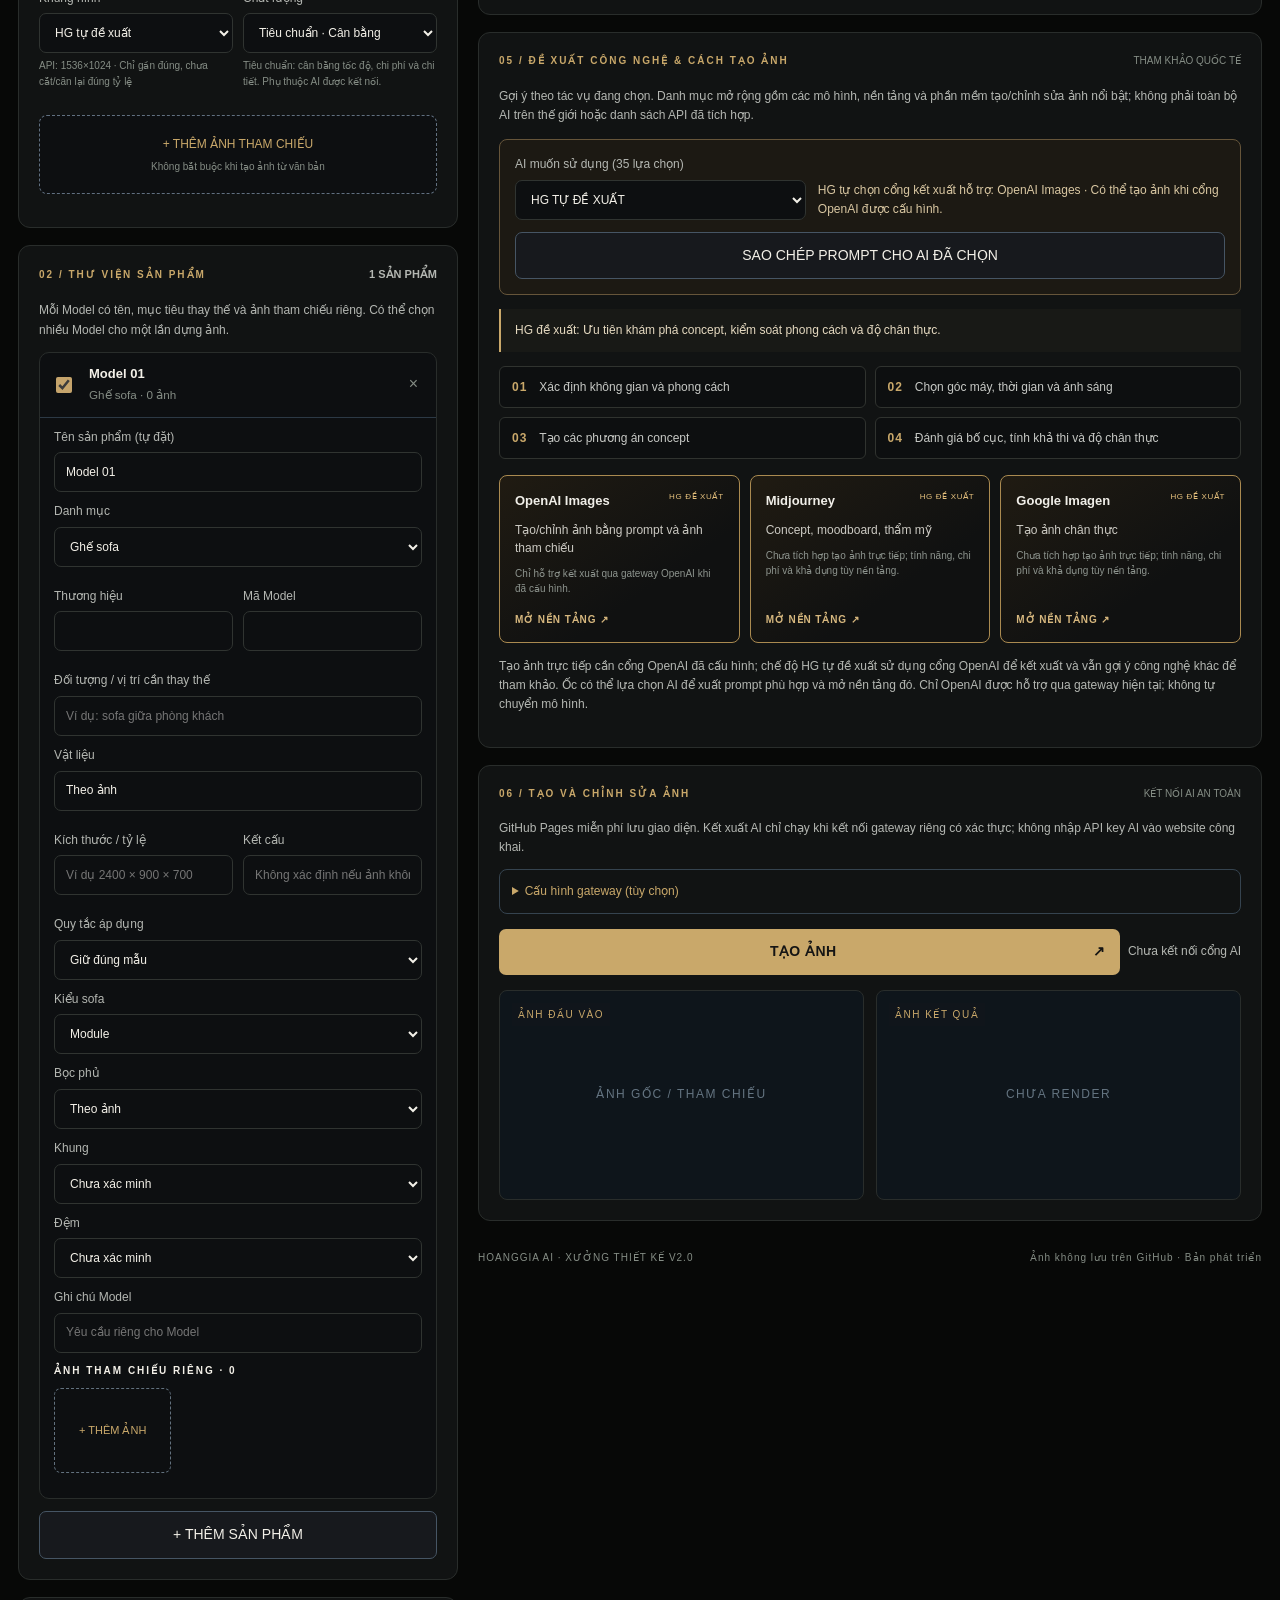
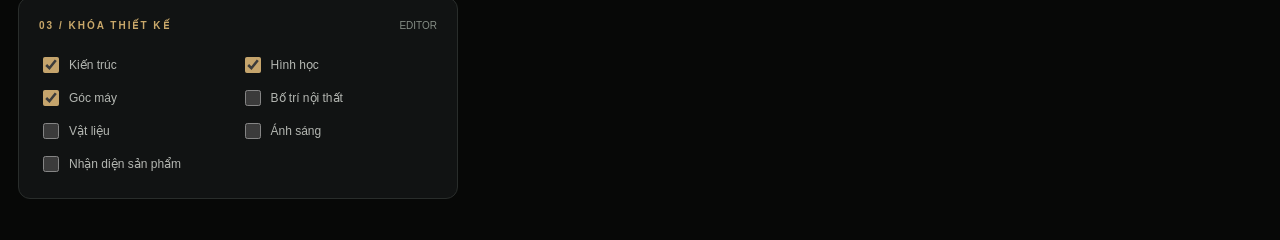
==== commit 35f9e9e4: "fix(design): remove remote DA Studio visual assets dependency" ====
--- a/design-ai/index.html
+++ b/design-ai/index.html
@@ -2,13 +2,13 @@
 <html lang="vi">
 <head>
 <meta charset="utf-8"><meta name="viewport" content="width=device-width, initial-scale=1">
-<meta name="theme-color" content="#070807"><link rel="icon" href="https://hoanggiaktsda-beep.github.io/da-studio/assets/brand-mark.svg" type="image/svg+xml"><link rel="apple-touch-icon" sizes="180x180" href="https://hoanggiaktsda-beep.github.io/da-studio/assets/apple-touch-icon.png?v=2"><meta name="apple-mobile-web-app-capable" content="yes"><meta name="apple-mobile-web-app-title" content="HOANGGIA AI"><meta name="description" content="HOANGGIA AI Design Studio — Architecture, Interior, Multi-sản phẩm References">
+<meta name="theme-color" content="#070807"><link rel="icon" href="../assets/icon.svg" type="image/svg+xml"><link rel="apple-touch-icon" sizes="180x180" href="../assets/icon.svg"><meta name="apple-mobile-web-app-capable" content="yes"><meta name="apple-mobile-web-app-title" content="HOANGGIA AI"><meta name="description" content="HOANGGIA AI Design Studio — Architecture, Interior, Multi-sản phẩm References">
 <title>HOANGGIA STUDIO · Design AI</title>
 <link rel="stylesheet" href="./styles.css">
 </head>
 <body>
 <header class="top">
- <div class="brand"><img class="brand-logo" src="https://hoanggiaktsda-beep.github.io/da-studio/assets/brand-mark.svg" width="48" height="48" alt="Biểu trưng HOANGGIA AI"><div><b>HOANGGIA <i>AI</i></b><small>DESIGN AI · TẠO ẢNH</small></div></div>
+ <div class="brand"><img class="brand-logo" src="../assets/icon.svg" width="48" height="48" alt="Biểu trưng HOANGGIA AI"><div><b>HOANGGIA <i>AI</i></b><small>DESIGN AI · TẠO ẢNH</small></div></div>
  <div class="right-top" role="group" aria-label="Thao tác dự án"><span class="pill" title="Giao diện website đã tải; không xác nhận trạng thái kết nối AI" aria-label="Giao diện website đã tải"><span class="dot"></span><span class="pill-label"> GIAO DIỆN</span></span><a class="quiet" href="../#creative" style="padding:8px 12px;text-decoration:none">← HOANGGIA STUDIO</a><button id="newProject" class="quiet" type="button" title="Xóa nội dung dự án hiện tại để bắt đầu thiết kế mới">+ Mới</button><button id="exportProject" class="quiet" title="Xuất cấu hình dự án JSON" aria-label="Xuất dự án">Xuất</button><label class="file-label quiet" for="importProject" title="Nhập cấu hình JSON" aria-label="Nhập JSON">Nhập</label><input id="importProject" type="file" accept=".json,application/json" hidden></div>
 </header>
 <div class="workspace">
@@ -52,8 +52,8 @@
   <section class="hero hero-gallery" aria-labelledby="heroTitle">
  <div class="hero-gallery-head"><span class="hero-gallery-kicker"><span class="hero-kicker-line"></span> HOANGGIA AI <span class="hero-kicker-separator">/</span> DESIGN INTELLIGENCE</span><span class="hero-gallery-index">KIẾN TRÚC · NỘI THẤT · AI</span></div>
  <div class="hero-gallery-stage">
-  <img class="hero-gallery-image" src="https://hoanggiaktsda-beep.github.io/da-studio/assets/hero-hoanggia-ai.webp" alt="HOANGGIA AI — không gian kiến trúc và nội thất nghệ thuật, kết hợp thiết kế đương đại" loading="eager" width="1920" height="1080">
-  <div class="hero-gallery-fallback" aria-hidden="true"><img src="https://hoanggiaktsda-beep.github.io/da-studio/assets/brand-mark.svg" alt=""><span>HOANGGIA AI · DESIGN STUDIO</span></div>
+  <img class="hero-gallery-image" src="../assets/tools/design.jpg" alt="HOANGGIA AI — không gian kiến trúc và nội thất nghệ thuật, kết hợp thiết kế đương đại" loading="eager" width="1920" height="1080">
+  <div class="hero-gallery-fallback" aria-hidden="true"><img src="../assets/icon.svg" alt=""><span>HOANGGIA AI · DESIGN STUDIO</span></div>
  </div>
  <div class="hero-gallery-bottom"><div><h1 id="heroTitle">Kiến tạo không gian. <em>Nâng tầm ý tưởng.</em></h1><p>Studio thiết kế kiến trúc, nội thất và sáng tạo hình ảnh AI.</p></div><div class="hero-gallery-categories"><span>ARCHITECTURE</span><span>INTERIOR</span><span>AI DESIGN</span></div></div>
 </section>
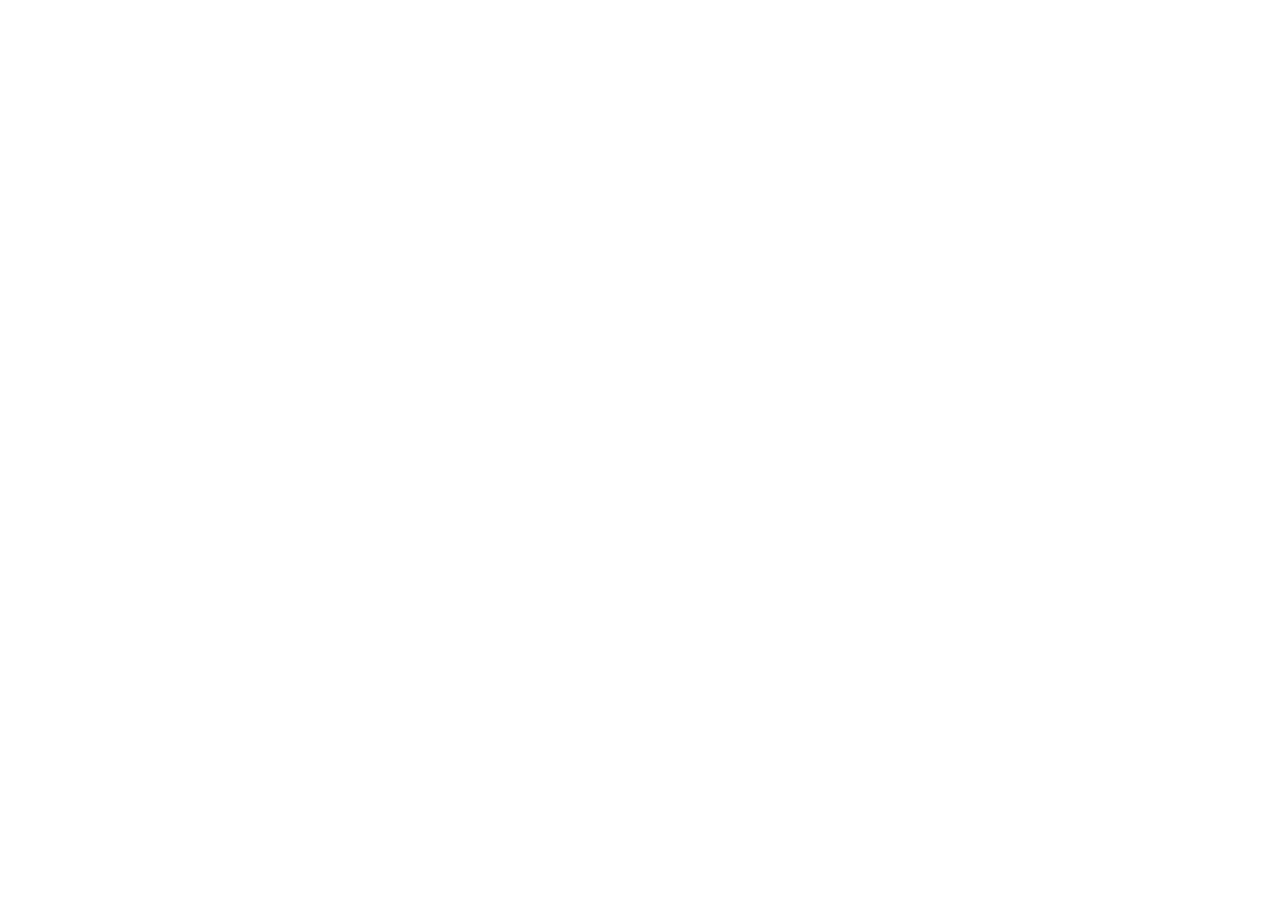
==== commit 0c56a0e5: "Repair legacy AI routes and align browser regression with standalone tools" ====
--- a/design-ai/index.html
+++ b/design-ai/index.html
@@ -1,89 +1 @@
-<!doctype html>
-<html lang="vi">
-<head>
-<meta charset="utf-8"><meta name="viewport" content="width=device-width, initial-scale=1">
-<meta name="theme-color" content="#070807"><link rel="icon" href="../assets/icon.svg" type="image/svg+xml"><link rel="apple-touch-icon" sizes="180x180" href="../assets/icon.svg"><meta name="apple-mobile-web-app-capable" content="yes"><meta name="apple-mobile-web-app-title" content="HOANGGIA AI"><meta name="description" content="HOANGGIA AI Design Studio — Architecture, Interior, Multi-sản phẩm References">
-<title>HOANGGIA STUDIO · Design AI</title>
-<link rel="stylesheet" href="./styles.css">
-</head>
-<body>
-<header class="top">
- <div class="brand"><img class="brand-logo" src="../assets/icon.svg" width="48" height="48" alt="Biểu trưng HOANGGIA AI"><div><b>HOANGGIA <i>AI</i></b><small>DESIGN AI · TẠO ẢNH</small></div></div>
- <div class="right-top" role="group" aria-label="Thao tác dự án"><span class="pill" title="Giao diện website đã tải; không xác nhận trạng thái kết nối AI" aria-label="Giao diện website đã tải"><span class="dot"></span><span class="pill-label"> GIAO DIỆN</span></span><a class="quiet" href="../#creative" style="padding:8px 12px;text-decoration:none">← HOANGGIA STUDIO</a><button id="newProject" class="quiet" type="button" title="Xóa nội dung dự án hiện tại để bắt đầu thiết kế mới">+ Mới</button><button id="exportProject" class="quiet" title="Xuất cấu hình dự án JSON" aria-label="Xuất dự án">Xuất</button><label class="file-label quiet" for="importProject" title="Nhập cấu hình JSON" aria-label="Nhập JSON">Nhập</label><input id="importProject" type="file" accept=".json,application/json" hidden></div>
-</header>
-<div class="workspace">
- <aside class="left">
- <div class="section-label">KHÔNG GIAN LÀM VIỆC</div>
- <nav class="tabs" aria-label="Chế độ làm việc"><button id="createTab" class="selected" data-mode="create"><span>01</span> TẠO ẢNH AI</button><button id="editTab" hidden data-mode="edit"><span>02</span> CHỈNH SỬA ẢNH AI</button></nav>
- <section class="panel">
-  <div class="panel-heading"><span class="eyebrow">01 / THIẾT LẬP THIẾT KẾ</span><span class="mini">ĐIỀU KHIỂN</span></div>
-  <div class="grid-two"><label>Loại không gian<select id="space"><option>Nội thất</option><option>Kiến trúc</option><option>Cảnh quan</option><option>Quy hoạch đô thị</option></select></label><label>Phong cách<select id="style"></select></label></div>
-  <label id="zoneLabel">Không gian cụ thể<select id="zone"></select></label><label>Thương hiệu nội thất<select id="furnitureBrand"><option value="Không áp dụng">Không áp dụng</option></select></label><label id="customBrandWrap" hidden>Tên thương hiệu khác<input id="customBrand" type="text" maxlength="100" placeholder="Nhập thương hiệu mong muốn"></label><p class="hint">Thương hiệu là định hướng thẩm mỹ, không tự xác nhận sản phẩm chính hãng hoặc sao chép mẫu độc quyền. Thương hiệu riêng từng Model được ưu tiên khi có ảnh tham chiếu.</p><div class="grid-two"><label>Góc camera<select id="camera"></select></label><label>Ánh sáng<select id="lighting"></select></label></div><p class="hint">HG tự đề xuất dựa theo loại công trình, chế độ và ảnh hiện trạng. Camera/ánh sáng được giữ nguyên nếu Design Lock tương ứng bật.</p><details class="site-context" open><summary>BỐI CẢNH ĐỊA LÝ & MÔI TRƯỜNG <small>HG tự xử lý hoặc chỉ định thực tế</small></summary>
-<div class="grid-two"><label>Quốc gia<input id="country" list="countrySuggestions" value="HG tự xử lý" maxlength="90" aria-label="Quốc gia"></label><label>Thành phố<input id="city" list="citySuggestions" value="HG tự xử lý" maxlength="90" aria-label="Thành phố"></label></div>
-<datalist id="countrySuggestions"><option value="HG tự xử lý"><option value="Việt Nam"><option value="Pháp"><option value="Nhật Bản"><option value="Singapore"><option value="Hoa Kỳ"><option value="Ý"><option value="Trung Quốc"><option value="UAE"><option value="Thái Lan"><option value="Hàn Quốc"></datalist>
-<datalist id="citySuggestions"><option value="HG tự xử lý"><option value="Hà Nội"><option value="Đà Nẵng"><option value="TP. Hồ Chí Minh"><option value="Hải Phòng"><option value="Huế"><option value="Đà Lạt"><option value="Paris"><option value="Tokyo"><option value="Singapore"><option value="Dubai"><option value="New York"><option value="Thượng Hải"></datalist>
-<label>Khu vực đứng / địa hình<select id="settingArea"></select></label>
-<label id="surroundingsLabel">Bối cảnh nhìn thấy<select id="surroundings"></select></label>
-<div class="grid-two"><label>Mùa<select id="season"></select></label><label>Thời tiết<select id="weather"></select></label></div>
-<label>Hướng công trình / hướng nhìn<select id="orientation"><option>HG tự xử lý</option><option>Bắc</option><option>Đông Bắc</option><option>Đông</option><option>Đông Nam</option><option>Nam</option><option>Tây Nam</option><option>Tây</option><option>Tây Bắc</option><option>Giữ nguyên hướng trong ảnh</option></select></label>
-<label class="context-check"><input id="specificDateTime" type="checkbox"> Chỉ định ngày và giờ cụ thể (mặc định: HG tự xử lý)</label>
-<div id="dateTimeFields" hidden><div class="grid-two"><label>Ngày<input id="day" type="number" min="1" max="31" placeholder="Ngày"></label><label>Tháng<input id="month" type="number" min="1" max="12" placeholder="Tháng"></label></div><div class="grid-two"><label>Năm<input id="year" type="number" min="1900" max="2200" placeholder="Năm"></label><label>Giờ địa phương<input id="localTime" type="time"></label></div></div>
-<label id="contextNotesLabel" hidden>Chi tiết khu vực / bối cảnh khác<input id="contextNotes" type="text" maxlength="240" placeholder="Ví dụ: sườn núi hướng ra biển, cây phi lao"></label>
-<p class="hint">HG tự xử lý sẽ chọn bối cảnh hợp lý, không dùng vị trí thiết bị. Dữ liệu thời tiết thực tế và vị trí mặt trời chính xác cần nguồn xác minh, tọa độ và hướng công trình.</p></details><details class="site-context"><summary>KIỂM ĐỊNH CÔNG NĂNG & KÍCH THƯỚC <small>Nhập số đo thực tế, không tự suy từ ảnh</small></summary>
-<div class="grid-two"><label>Rộng phòng (mm)<input id="roomWidthMm" type="number" min="1" step="any" placeholder="Chưa đo"></label><label>Sâu phòng (mm)<input id="roomDepthMm" type="number" min="1" step="any" placeholder="Chưa đo"></label></div>
-<div class="grid-two"><label>Lối đi thực tế (mm)<input id="clearanceMm" type="number" min="1" step="any" placeholder="Chưa đo"></label><label>Lối đi yêu cầu (mm)<input id="requiredClearanceMm" type="number" min="1" step="any" placeholder="Theo hồ sơ dự án"></label></div>
-<label>Khoảng cách tối thiểu giữa sản phẩm (mm, theo yêu cầu dự án)<input id="layoutMinimumGapMm" type="number" min="0" step="any" placeholder="Chưa xác định"></label><label>Mặt bằng sản phẩm (dữ liệu JSON, mm)<textarea id="layoutItemsJson" rows="3" spellcheck="false" placeholder='[{"id":"sofa","xMm":100,"yMm":100,"widthMm":2200,"depthMm":900}]'></textarea></label><p class="hint">Tọa độ từ góc phòng (0,0), sản phẩm hình chữ nhật song song tường. Khoảng cách biên không thay thế kiểm tra lối đi thực tế.</p><label>Vật cản cố định (cột, hộp kỹ thuật, vùng không đặt đồ; JSON, mm)<textarea id="layoutObstaclesJson" rows="3" spellcheck="false" placeholder='[{"id":"cot-1","xMm":0,"yMm":0,"widthMm":300,"depthMm":300}]'></textarea></label><label>Vùng mở cửa (bao hình chữ nhật, JSON, mm)<textarea id="layoutDoorsJson" rows="3" spellcheck="false" placeholder='[{"id":"cua-1","xMm":0,"yMm":0,"widthMm":900,"depthMm":900}]'></textarea></label><p class="hint">Nhập vùng cần để trống khi mở cửa; hệ thống chưa tự suy hướng bản lề hay cung quay.</p><label>Quy chuẩn / tiêu chí nghiệm thu của dự án<input id="projectStandard" type="text" maxlength="240" placeholder="Tên và phiên bản tài liệu đã kiểm chứng"></label>
-<p class="hint">Số đo và tiêu chí do người dùng cung cấp; hệ thống đối chiếu logic, không thay thế khảo sát hiện trạng, bản vẽ kỹ thuật hoặc thẩm định quy chuẩn.</p></details><label>Ý tưởng thiết kế<textarea id="brief" rows="3" placeholder="Ví dụ: phòng khách luxury, ánh sáng ban ngày, đá travertine, bố cục tĩnh..."></textarea></label>
-  <div class="grid-two"><label>Khung hình<select id="aspect"></select><small id="aspectHint">Kích thước API: 1536×1024. Một số tỷ lệ là gợi ý bố cục, không phải kích thước xuất chính xác.</small></label><label>Chất lượng<select id="quality"><option value="low">Nháp · Nhanh</option><option value="medium" selected>Tiêu chuẩn · Cân bằng</option><option value="high">Cao · Chi tiết tối đa</option></select><small id="qualityHint">Tiêu chuẩn: cân bằng chi tiết, thời gian và chi phí.</small></label></div>
-  <label class="upload" for="masterInput"><span id="masterLabel">+ TẢI ẢNH GỐC / THAM CHIẾU</span><small id="masterHint">Không bắt buộc khi tạo ảnh từ văn bản</small></label><input type="file" id="masterInput" accept="image/png,image/jpeg,image/webp" hidden>
-  <div class="master-preview" id="masterArea" hidden><img id="masterPreview" alt="Ảnh master"><button id="clearMaster" class="mini-btn">Gỡ ảnh</button></div>
- </section>
- <section class="panel">
-  <div class="panel-heading"><span class="eyebrow">02 / THƯ VIỆN SẢN PHẨM</span><strong id="modelCount">0 SẢN PHẨM</strong></div>
-  <p class="hint">Mỗi Model có tên, mục tiêu thay thế và ảnh tham chiếu riêng. Có thể chọn nhiều Model cho một lần dựng ảnh.</p>
-  <div id="models" class="models"></div><button id="addModel" class="outline full">+ THÊM SẢN PHẨM</button>
- </section>
- <section class="panel">
-  <div class="panel-heading"><span class="eyebrow">03 / KHÓA THIẾT KẾ</span><span class="mini">EDITOR</span></div>
-  <div id="locks" class="lock-grid"></div>
- </section>
- </aside>
- <main class="right">
-  <section class="hero hero-gallery" aria-labelledby="heroTitle">
- <div class="hero-gallery-head"><span class="hero-gallery-kicker"><span class="hero-kicker-line"></span> HOANGGIA AI <span class="hero-kicker-separator">/</span> DESIGN INTELLIGENCE</span><span class="hero-gallery-index">KIẾN TRÚC · NỘI THẤT · AI</span></div>
- <div class="hero-gallery-stage">
-  <img class="hero-gallery-image" src="../assets/tools/design.jpg" alt="HOANGGIA AI — không gian kiến trúc và nội thất nghệ thuật, kết hợp thiết kế đương đại" loading="eager" width="1920" height="1080">
-  <div class="hero-gallery-fallback" aria-hidden="true"><img src="../assets/icon.svg" alt=""><span>HOANGGIA AI · DESIGN STUDIO</span></div>
- </div>
- <div class="hero-gallery-bottom"><div><h1 id="heroTitle">Kiến tạo không gian. <em>Nâng tầm ý tưởng.</em></h1><p>Studio thiết kế kiến trúc, nội thất và sáng tạo hình ảnh AI.</p></div><div class="hero-gallery-categories"><span>ARCHITECTURE</span><span>INTERIOR</span><span>AI DESIGN</span></div></div>
-</section>
-  <section class="panel">
-   <div class="panel-heading"><span class="eyebrow">04 / ĐIỀU PHỐI CHUYÊN GIA</span><span class="mini">CHUYÊN GIA · PHÂN QUYỀN V2</span></div>
-   <div class="brain-grid" id="brainGrid"></div><label>Điều phối chuyên gia<select id="expertMode"><option value="auto">TỰ ĐỘNG — Kích hoạt theo ngữ cảnh</option><option value="manual">THỦ CÔNG — Chọn nhóm chuyên gia</option></select></label>
-   <div id="manualExperts" hidden></div><div class="photo-director"><div class="panel-heading"><span class="eyebrow">ĐẦU RA HÌNH ẢNH · GIÁM ĐỐC NHIẾP ẢNH</span><span class="mini">CHUYÊN GIA HÌNH ẢNH</span></div><label>Loại đầu ra hình ảnh<select id="outputType"></select></label><label>Định hướng nhiếp ảnh<select id="photoDirection"></select></label><p class="hint" id="photoAdvice" aria-live="polite">Chuyên gia nhiếp ảnh sẽ đề xuất góc máy, ống kính, ánh sáng, vật liệu và hậu kỳ chân thực.</p></div>
-   <div class="actions"><button id="compile" class="primary">BIÊN DỊCH PROMPT <span>↗</span></button><button class="outline" id="copyPrompt">SAO CHÉP</button><button class="outline" id="downloadPrompt">TẢI .TXT</button></div>
-   <div id="warnings" class="warnings" role="status" aria-live="polite"></div>
-   <pre id="promptOutput">Prompt đã biên dịch sẽ hiển thị tại đây...</pre>
-  </section>
-  <section class="panel" id="imageAdvisor" aria-labelledby="advisorTitle">
-   <div class="panel-heading"><span class="eyebrow" id="advisorTitle">05 / ĐỀ XUẤT CÔNG NGHỆ & CÁCH TẠO ẢNH</span><span class="mini">THAM KHẢO QUỐC TẾ</span></div>
-   <p class="hint">Gợi ý theo tác vụ đang chọn. Danh mục mở rộng gồm các mô hình, nền tảng và phần mềm tạo/chỉnh sửa ảnh nổi bật; không phải toàn bộ AI trên thế giới hoặc danh sách API đã tích hợp.</p>
-   <div class="advisor-picker"><label>AI muốn sử dụng (35 lựa chọn)<select id="imageAI"><option value="auto">HG TỰ ĐỀ XUẤT</option></select></label><div class="advisor-selection" id="aiSelection" role="status" aria-live="polite"></div><button class="outline" id="copyForAI" type="button">SAO CHÉP PROMPT CHO AI ĐÃ CHỌN</button></div>
-   <div class="advisor-summary" id="advisorSummary" aria-live="polite"></div>
-   <div class="advisor-steps" id="advisorSteps"></div>
-   <div class="advisor-grid" id="advisorPlatforms"></div>
-   <p class="hint advisor-note">Tạo ảnh trực tiếp cần cổng OpenAI đã cấu hình; chế độ HG tự đề xuất sử dụng cổng OpenAI để kết xuất và vẫn gợi ý công nghệ khác để tham khảo. Ốc có thể lựa chọn AI để xuất prompt phù hợp và mở nền tảng đó. Chỉ OpenAI được hỗ trợ qua gateway hiện tại; không tự chuyển mô hình.</p>
-  </section>
-  <section class="panel render">
-   <div class="panel-heading"><span class="eyebrow">06 / TẠO VÀ CHỈNH SỬA ẢNH</span><span class="mini">KẾT NỐI AI AN TOÀN</span></div>
-   <p class="hint">GitHub Pages miễn phí lưu giao diện. Kết xuất AI chỉ chạy khi kết nối gateway riêng có xác thực; không nhập API key AI vào website công khai.</p>
-   <details><summary>Cấu hình gateway (tùy chọn)</summary><label>Địa chỉ cổng AI (HTTPS)<input id="gateway" type="url" placeholder="https://your-worker.workers.dev"></label><label>Mã truy cập riêng <input id="studioToken" type="password" placeholder="Token kiểm soát quyền dùng AI" autocomplete="off"></label><small>Token chỉ tồn tại trong phiên trang đang mở, không được xuất ra dự án.</small></details>
-   <div class="actions"><button id="renderButton" class="primary">TẠO / CHỈNH SỬA ẢNH <span>↗</span></button><span class="hint" id="renderStatus" role="status" aria-live="polite">Chưa kết nối cổng AI</span></div>
-   <div class="comparison"><div class="result-frame"><span>ẢNH ĐẦU VÀO</span><img id="inputView" alt="Ảnh đầu vào" hidden><div class="placeholder" id="inputEmpty">ẢNH GỐC / THAM CHIẾU</div></div><div class="result-frame"><span>ẢNH KẾT QUẢ</span><img id="resultView" alt="Kết quả AI" hidden><div class="placeholder" id="resultEmpty">CHƯA RENDER</div></div></div>
-   <button id="downloadResult" class="outline" hidden>TẢI ẢNH KẾT QUẢ ↓</button>
-  </section>
-  <footer>HOANGGIA AI · XƯỞNG THIẾT KẾ V2.0 <span>Ảnh không lưu trên GitHub · Bản phát triển</span></footer>
- </main>
-</div>
-<script type="module" src="./app.mjs"></script>
-</body></html>+<!doctype html><html lang="vi"><head><meta charset="utf-8"><meta name="viewport" content="width=device-width,initial-scale=1"><meta http-equiv="refresh" content="0;url=https://hoanggiaktsda-beep.github.io/da-studio/"><title>Đang mở Design AI</title><script>location.replace("https://hoanggiaktsda-beep.github.io/da-studio/");</script></head><body><p>Đang chuyển đến <a href="https://hoanggiaktsda-beep.github.io/da-studio/">Design AI</a>.</p></body></html>
